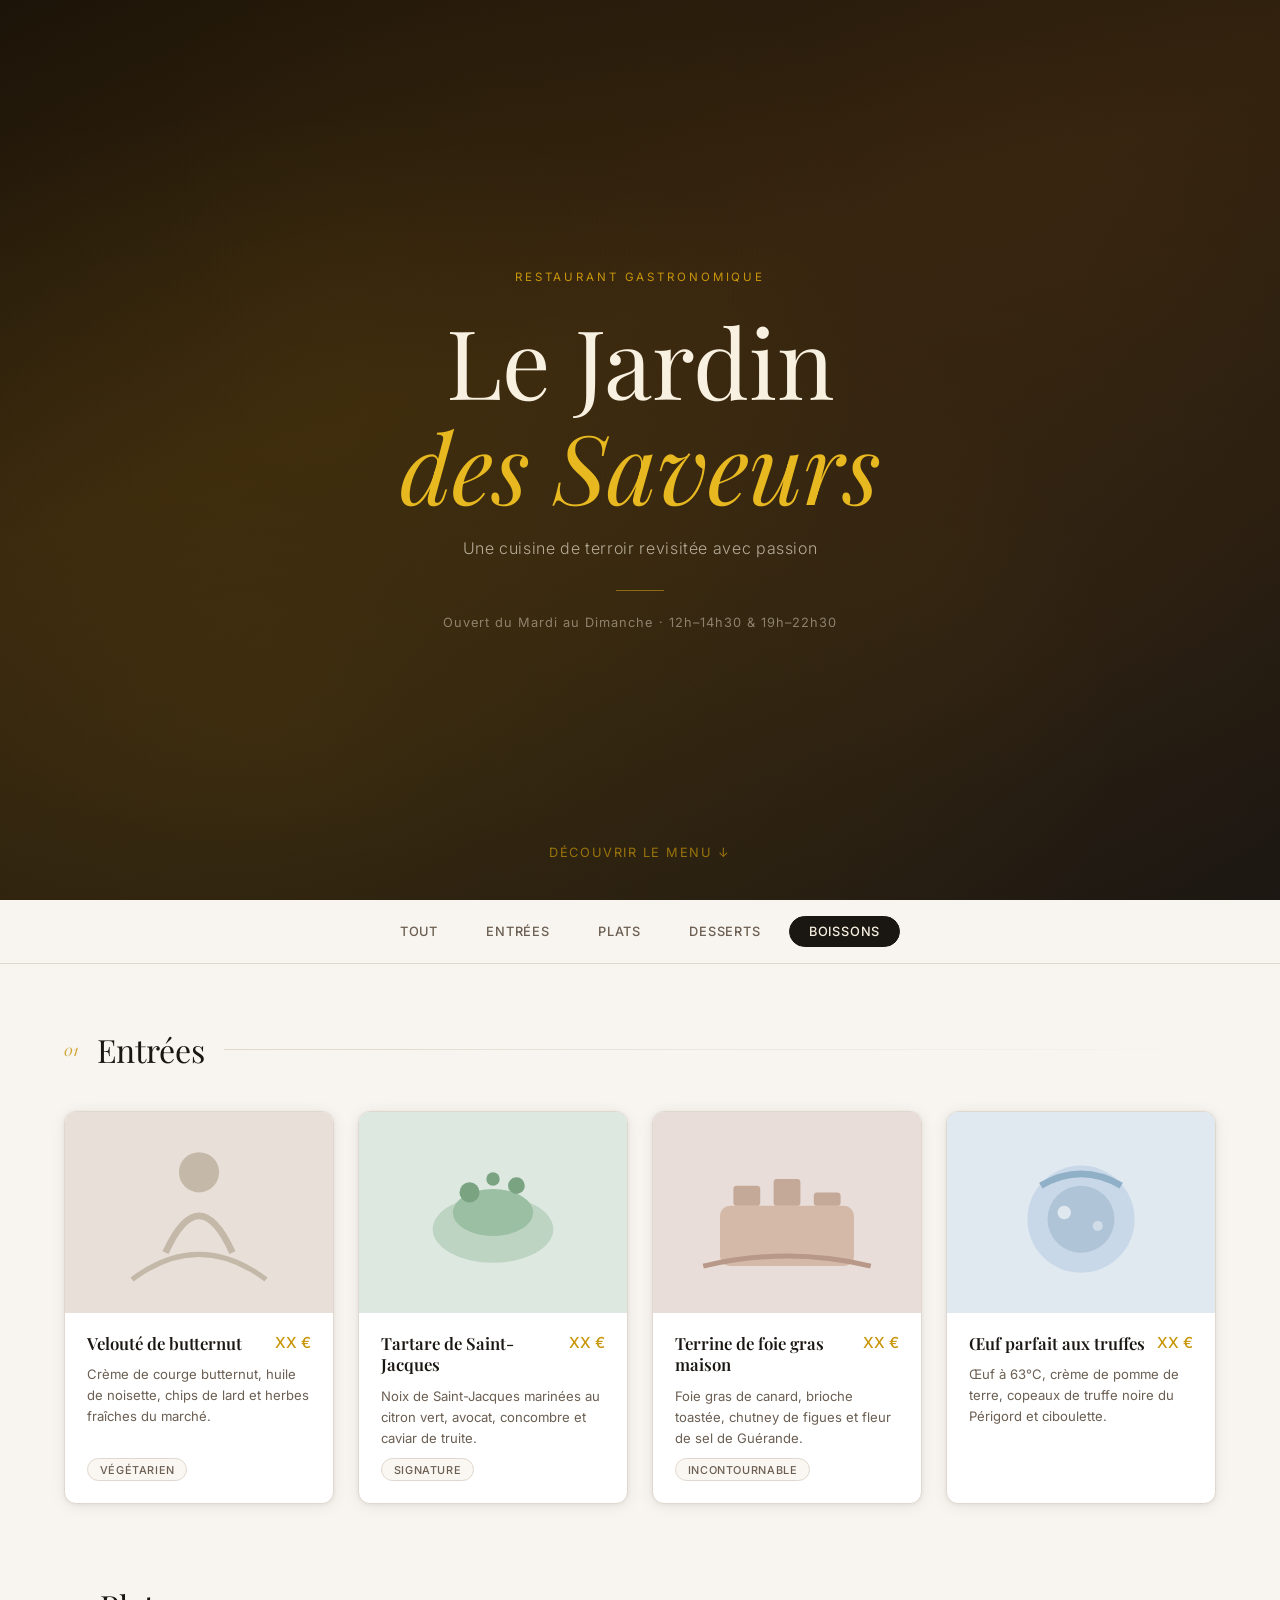
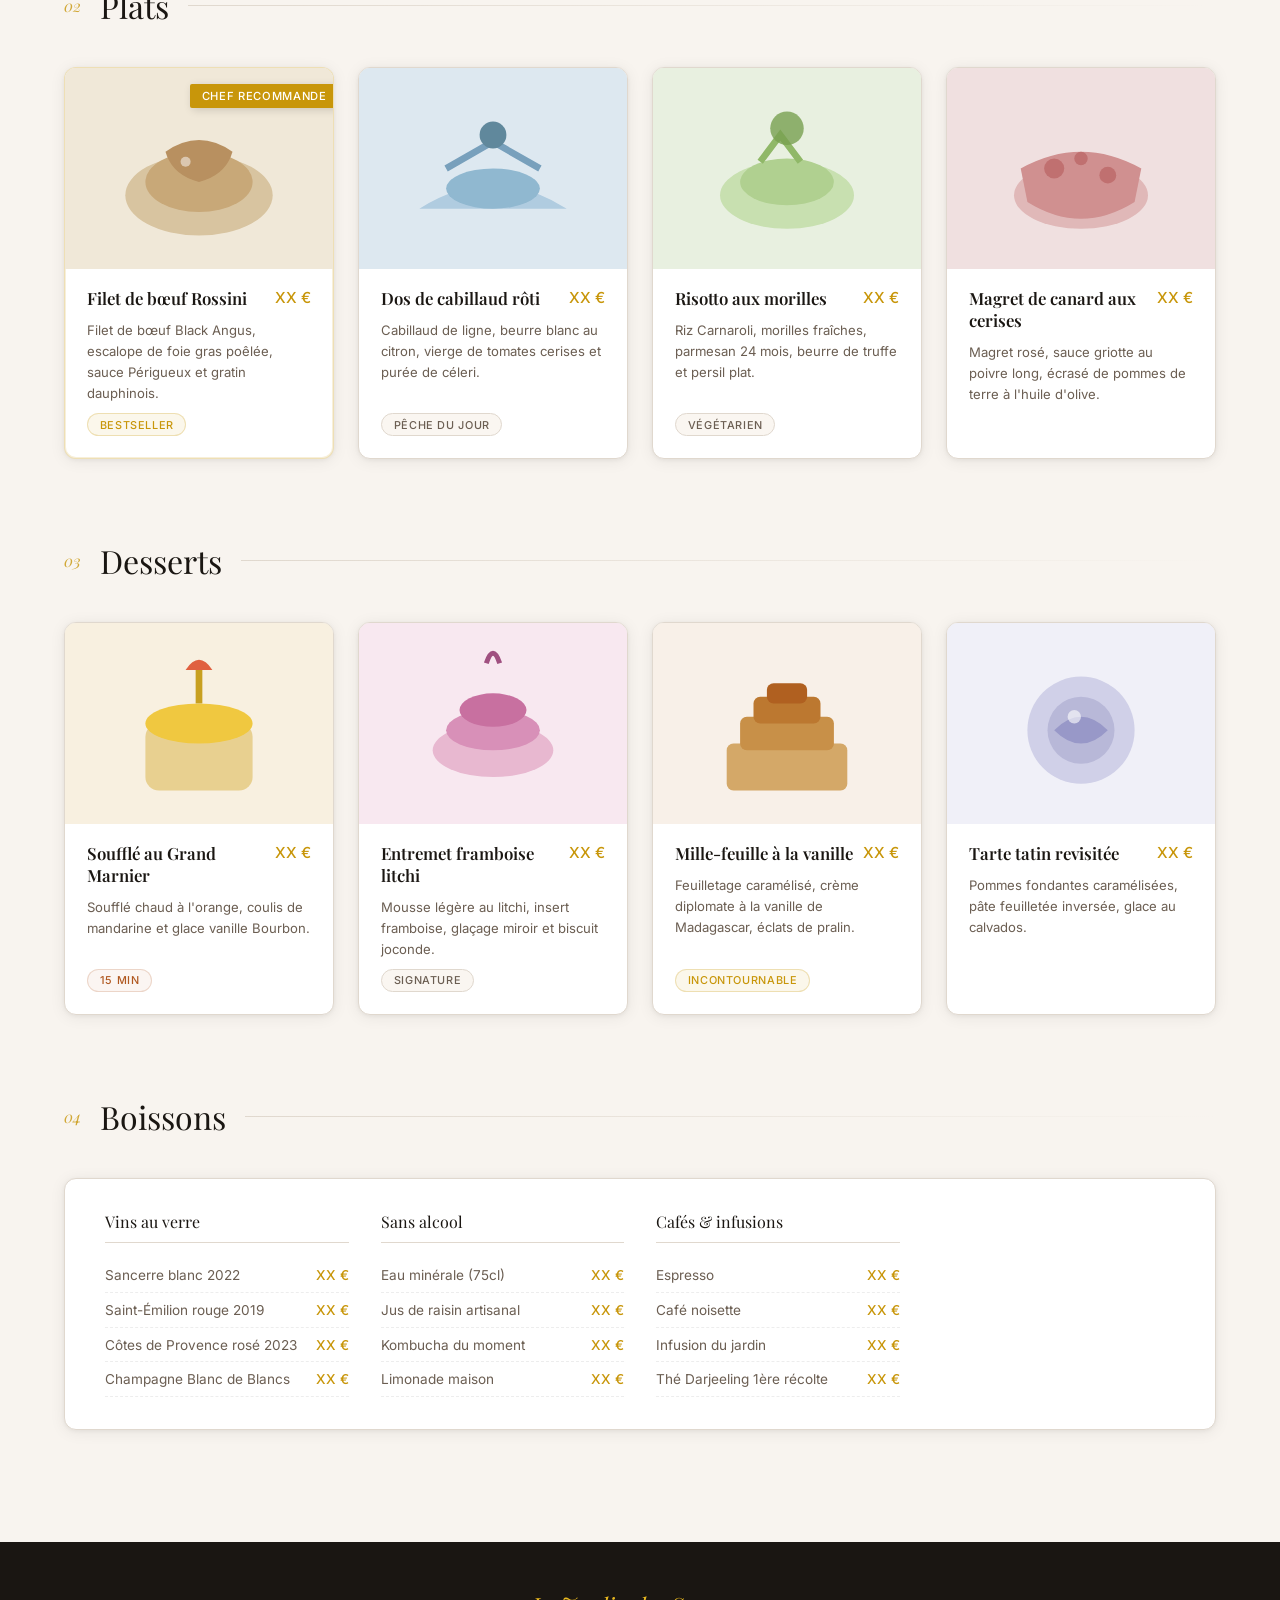
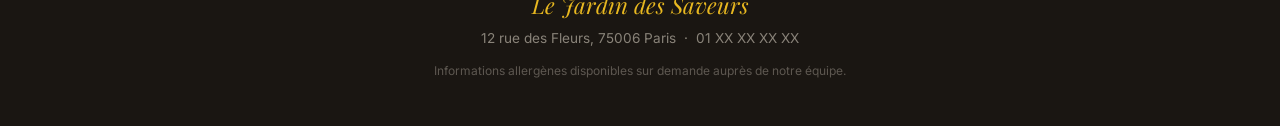
==== menu-digital.html @ 7b88ea1e "Add files via upload" ====
<!DOCTYPE html>
<html lang="fr">
<head>
  <meta charset="UTF-8" />
  <meta name="viewport" content="width=device-width, initial-scale=1.0" />
  <title>Le Jardin des Saveurs — Menu</title>
  <link rel="preconnect" href="https://fonts.googleapis.com" />
  <link rel="preconnect" href="https://fonts.gstatic.com" crossorigin />
  <link href="https://fonts.googleapis.com/css2?family=Playfair+Display:ital,wght@0,400;0,700;1,400&family=Inter:wght@300;400;500&display=swap" rel="stylesheet" />
  <link rel="stylesheet" href="style.css" />
</head>
<body>

  <!-- HERO -->
  <header class="hero">
    <div class="hero-overlay"></div>
    <div class="hero-content">
      <p class="hero-label">Restaurant gastronomique</p>
      <h1 class="hero-title">Le Jardin<br /><em>des Saveurs</em></h1>
      <p class="hero-sub">Une cuisine de terroir revisitée avec passion</p>
      <div class="hero-divider"></div>
      <p class="hero-hours">Ouvert du Mardi au Dimanche · 12h–14h30 &amp; 19h–22h30</p>
    </div>
    <a href="#menu" class="hero-cta">Découvrir le menu ↓</a>
  </header>

  <!-- NAV CATEGORIES -->
  <nav class="cat-nav" id="menu">
    <button class="cat-btn active" data-cat="all">Tout</button>
    <button class="cat-btn" data-cat="entrees">Entrées</button>
    <button class="cat-btn" data-cat="plats">Plats</button>
    <button class="cat-btn" data-cat="desserts">Desserts</button>
    <button class="cat-btn" data-cat="boissons">Boissons</button>
  </nav>

  <!-- MENU SECTIONS -->
  <main class="menu-wrapper">

    <!-- ENTRÉES -->
    <section class="menu-section" data-cat="entrees">
      <div class="section-header">
        <span class="section-tag">01</span>
        <h2 class="section-title">Entrées</h2>
        <div class="section-line"></div>
      </div>
      <div class="cards-grid">

        <article class="card">
          <div class="card-img placeholder">
            <svg viewBox="0 0 80 60" fill="none"><rect width="80" height="60" fill="#e8e0d8"/><path d="M30 42 Q40 20 50 42" stroke="#c4b8a8" stroke-width="2" fill="none"/><circle cx="40" cy="18" r="6" fill="#c4b8a8"/><path d="M20 50 Q40 35 60 50" stroke="#c4b8a8" stroke-width="1.5" fill="none"/></svg>
          </div>
          <div class="card-body">
            <div class="card-top">
              <h3 class="card-name">Velouté de butternut</h3>
              <span class="card-price">XX €</span>
            </div>
            <p class="card-desc">Crème de courge butternut, huile de noisette, chips de lard et herbes fraîches du marché.</p>
            <span class="card-badge">Végétarien</span>
          </div>
        </article>

        <article class="card">
          <div class="card-img placeholder">
            <svg viewBox="0 0 80 60" fill="none"><rect width="80" height="60" fill="#dde8e0"/><ellipse cx="40" cy="35" rx="18" ry="10" fill="#bdd4c2"/><ellipse cx="40" cy="30" rx="12" ry="7" fill="#9bbfa3"/><circle cx="33" cy="24" r="3" fill="#7aa382"/><circle cx="47" cy="22" r="2.5" fill="#7aa382"/><circle cx="40" cy="20" r="2" fill="#7aa382"/></svg>
          </div>
          <div class="card-body">
            <div class="card-top">
              <h3 class="card-name">Tartare de Saint-Jacques</h3>
              <span class="card-price">XX €</span>
            </div>
            <p class="card-desc">Noix de Saint-Jacques marinées au citron vert, avocat, concombre et caviar de truite.</p>
            <span class="card-badge">Signature</span>
          </div>
        </article>

        <article class="card">
          <div class="card-img placeholder">
            <svg viewBox="0 0 80 60" fill="none"><rect width="80" height="60" fill="#e8ddd8"/><rect x="20" y="28" width="40" height="18" rx="3" fill="#d4b8a8"/><rect x="24" y="22" width="8" height="6" rx="1" fill="#c4a898"/><rect x="36" y="20" width="8" height="8" rx="1" fill="#c4a898"/><rect x="48" y="24" width="8" height="4" rx="1" fill="#c4a898"/><path d="M15 46 Q40 40 65 46" stroke="#b89888" stroke-width="1.5" fill="none"/></svg>
          </div>
          <div class="card-body">
            <div class="card-top">
              <h3 class="card-name">Terrine de foie gras maison</h3>
              <span class="card-price">XX €</span>
            </div>
            <p class="card-desc">Foie gras de canard, brioche toastée, chutney de figues et fleur de sel de Guérande.</p>
            <span class="card-badge">Incontournable</span>
          </div>
        </article>

        <article class="card">
          <div class="card-img placeholder">
            <svg viewBox="0 0 80 60" fill="none"><rect width="80" height="60" fill="#e0e8f0"/><circle cx="40" cy="32" r="16" fill="#c8d8e8"/><circle cx="40" cy="32" r="10" fill="#b0c4d8"/><path d="M28 22 Q40 15 52 22" stroke="#90b0c8" stroke-width="2" fill="none"/><circle cx="35" cy="30" r="2" fill="#fff" opacity=".6"/><circle cx="45" cy="34" r="1.5" fill="#fff" opacity=".4"/></svg>
          </div>
          <div class="card-body">
            <div class="card-top">
              <h3 class="card-name">Œuf parfait aux truffes</h3>
              <span class="card-price">XX €</span>
            </div>
            <p class="card-desc">Œuf à 63°C, crème de pomme de terre, copeaux de truffe noire du Périgord et ciboulette.</p>
          </div>
        </article>

      </div>
    </section>

    <!-- PLATS -->
    <section class="menu-section" data-cat="plats">
      <div class="section-header">
        <span class="section-tag">02</span>
        <h2 class="section-title">Plats</h2>
        <div class="section-line"></div>
      </div>
      <div class="cards-grid">

        <article class="card card-featured">
          <div class="card-img placeholder">
            <svg viewBox="0 0 80 60" fill="none"><rect width="80" height="60" fill="#f0e8d8"/><ellipse cx="40" cy="38" rx="22" ry="12" fill="#d8c4a0"/><ellipse cx="40" cy="34" rx="16" ry="9" fill="#c8a878"/><path d="M30 25 Q40 18 50 25 Q48 32 40 34 Q32 32 30 25Z" fill="#b89060"/><circle cx="36" cy="28" r="1.5" fill="#fff" opacity=".5"/></svg>
          </div>
          <div class="card-ribbon">Chef recommande</div>
          <div class="card-body">
            <div class="card-top">
              <h3 class="card-name">Filet de bœuf Rossini</h3>
              <span class="card-price">XX €</span>
            </div>
            <p class="card-desc">Filet de bœuf Black Angus, escalope de foie gras poêlée, sauce Périgueux et gratin dauphinois.</p>
            <span class="card-badge card-badge--gold">Bestseller</span>
          </div>
        </article>

        <article class="card">
          <div class="card-img placeholder">
            <svg viewBox="0 0 80 60" fill="none"><rect width="80" height="60" fill="#dde8f0"/><path d="M18 42 Q40 28 62 42" fill="#b0cce0" stroke="none"/><ellipse cx="40" cy="36" rx="14" ry="6" fill="#90b8d0"/><path d="M26 30 L40 22 L54 30" stroke="#78a0bc" stroke-width="2" fill="none"/><circle cx="40" cy="20" r="4" fill="#60889c"/></svg>
          </div>
          <div class="card-body">
            <div class="card-top">
              <h3 class="card-name">Dos de cabillaud rôti</h3>
              <span class="card-price">XX €</span>
            </div>
            <p class="card-desc">Cabillaud de ligne, beurre blanc au citron, vierge de tomates cerises et purée de céleri.</p>
            <span class="card-badge">Pêche du jour</span>
          </div>
        </article>

        <article class="card">
          <div class="card-img placeholder">
            <svg viewBox="0 0 80 60" fill="none"><rect width="80" height="60" fill="#e8f0e0"/><ellipse cx="40" cy="38" rx="20" ry="10" fill="#c8e0b0"/><ellipse cx="40" cy="34" rx="14" ry="7" fill="#b0d090"/><path d="M32 28 L38 20 L44 28" stroke="#90b868" stroke-width="2" fill="none"/><circle cx="40" cy="18" r="5" fill="#78a050" opacity=".8"/></svg>
          </div>
          <div class="card-body">
            <div class="card-top">
              <h3 class="card-name">Risotto aux morilles</h3>
              <span class="card-price">XX €</span>
            </div>
            <p class="card-desc">Riz Carnaroli, morilles fraîches, parmesan 24 mois, beurre de truffe et persil plat.</p>
            <span class="card-badge">Végétarien</span>
          </div>
        </article>

        <article class="card">
          <div class="card-img placeholder">
            <svg viewBox="0 0 80 60" fill="none"><rect width="80" height="60" fill="#f0e0e0"/><ellipse cx="40" cy="38" rx="20" ry="10" fill="#e0b8b8"/><path d="M22 30 Q40 20 58 30 L56 40 Q40 50 24 40Z" fill="#d09090"/><circle cx="32" cy="30" r="3" fill="#c07070"/><circle cx="48" cy="32" r="2.5" fill="#c07070"/><circle cx="40" cy="27" r="2" fill="#c07070"/></svg>
          </div>
          <div class="card-body">
            <div class="card-top">
              <h3 class="card-name">Magret de canard aux cerises</h3>
              <span class="card-price">XX €</span>
            </div>
            <p class="card-desc">Magret rosé, sauce griotte au poivre long, écrasé de pommes de terre à l'huile d'olive.</p>
          </div>
        </article>

      </div>
    </section>

    <!-- DESSERTS -->
    <section class="menu-section" data-cat="desserts">
      <div class="section-header">
        <span class="section-tag">03</span>
        <h2 class="section-title">Desserts</h2>
        <div class="section-line"></div>
      </div>
      <div class="cards-grid">

        <article class="card">
          <div class="card-img placeholder">
            <svg viewBox="0 0 80 60" fill="none"><rect width="80" height="60" fill="#f8f0e0"/><rect x="24" y="30" width="32" height="20" rx="4" fill="#e8d090"/><ellipse cx="40" cy="30" rx="16" ry="6" fill="#f0c840"/><path d="M40 24 L40 14" stroke="#c8a020" stroke-width="2"/><path d="M36 14 Q40 8 44 14" fill="#e06040" stroke="none"/></svg>
          </div>
          <div class="card-body">
            <div class="card-top">
              <h3 class="card-name">Soufflé au Grand Marnier</h3>
              <span class="card-price">XX €</span>
            </div>
            <p class="card-desc">Soufflé chaud à l'orange, coulis de mandarine et glace vanille Bourbon.</p>
            <span class="card-badge card-badge--warm">15 min</span>
          </div>
        </article>

        <article class="card">
          <div class="card-img placeholder">
            <svg viewBox="0 0 80 60" fill="none"><rect width="80" height="60" fill="#f8e8f0"/><ellipse cx="40" cy="38" rx="18" ry="8" fill="#e8b8d0"/><ellipse cx="40" cy="32" rx="14" ry="6" fill="#d890b8"/><ellipse cx="40" cy="26" rx="10" ry="5" fill="#c870a0"/><path d="M38 12 Q40 6 42 12" stroke="#a05080" stroke-width="1.5" fill="none"/></svg>
          </div>
          <div class="card-body">
            <div class="card-top">
              <h3 class="card-name">Entremet framboise litchi</h3>
              <span class="card-price">XX €</span>
            </div>
            <p class="card-desc">Mousse légère au litchi, insert framboise, glaçage miroir et biscuit joconde.</p>
            <span class="card-badge">Signature</span>
          </div>
        </article>

        <article class="card">
          <div class="card-img placeholder">
            <svg viewBox="0 0 80 60" fill="none"><rect width="80" height="60" fill="#f8f0e8"/><rect x="22" y="36" width="36" height="14" rx="2" fill="#d4a868"/><rect x="26" y="28" width="28" height="10" rx="2" fill="#c89048"/><rect x="30" y="22" width="20" height="8" rx="2" fill="#bc7830"/><rect x="34" y="18" width="12" height="6" rx="2" fill="#b06020"/></svg>
          </div>
          <div class="card-body">
            <div class="card-top">
              <h3 class="card-name">Mille-feuille à la vanille</h3>
              <span class="card-price">XX €</span>
            </div>
            <p class="card-desc">Feuilletage caramélisé, crème diplomate à la vanille de Madagascar, éclats de pralin.</p>
            <span class="card-badge card-badge--gold">Incontournable</span>
          </div>
        </article>

        <article class="card">
          <div class="card-img placeholder">
            <svg viewBox="0 0 80 60" fill="none"><rect width="80" height="60" fill="#f0f0f8"/><circle cx="40" cy="32" r="16" fill="#d0d0e8"/><circle cx="40" cy="32" r="10" fill="#b8b8d8"/><path d="M32 32 Q40 24 48 32 Q40 40 32 32Z" fill="#9898c8"/><circle cx="38" cy="28" r="2" fill="#fff" opacity=".6"/></svg>
          </div>
          <div class="card-body">
            <div class="card-top">
              <h3 class="card-name">Tarte tatin revisitée</h3>
              <span class="card-price">XX €</span>
            </div>
            <p class="card-desc">Pommes fondantes caramélisées, pâte feuilletée inversée, glace au calvados.</p>
          </div>
        </article>

      </div>
    </section>

    <!-- BOISSONS -->
    <section class="menu-section" data-cat="boissons">
      <div class="section-header">
        <span class="section-tag">04</span>
        <h2 class="section-title">Boissons</h2>
        <div class="section-line"></div>
      </div>

      <div class="drinks-grid">
        <div class="drink-col">
          <h4 class="drink-col-title">Vins au verre</h4>
          <div class="drink-item"><span>Sancerre blanc 2022</span><span class="drink-price">XX €</span></div>
          <div class="drink-item"><span>Saint-Émilion rouge 2019</span><span class="drink-price">XX €</span></div>
          <div class="drink-item"><span>Côtes de Provence rosé 2023</span><span class="drink-price">XX €</span></div>
          <div class="drink-item"><span>Champagne Blanc de Blancs</span><span class="drink-price">XX €</span></div>
        </div>
        <div class="drink-col">
          <h4 class="drink-col-title">Sans alcool</h4>
          <div class="drink-item"><span>Eau minérale (75cl)</span><span class="drink-price">XX €</span></div>
          <div class="drink-item"><span>Jus de raisin artisanal</span><span class="drink-price">XX €</span></div>
          <div class="drink-item"><span>Kombucha du moment</span><span class="drink-price">XX €</span></div>
          <div class="drink-item"><span>Limonade maison</span><span class="drink-price">XX €</span></div>
        </div>
        <div class="drink-col">
          <h4 class="drink-col-title">Cafés &amp; infusions</h4>
          <div class="drink-item"><span>Espresso</span><span class="drink-price">XX €</span></div>
          <div class="drink-item"><span>Café noisette</span><span class="drink-price">XX €</span></div>
          <div class="drink-item"><span>Infusion du jardin</span><span class="drink-price">XX €</span></div>
          <div class="drink-item"><span>Thé Darjeeling 1ère récolte</span><span class="drink-price">XX €</span></div>
        </div>
      </div>
    </section>

  </main>

  <!-- FOOTER -->
  <footer class="footer">
    <div class="footer-inner">
      <p class="footer-name">Le Jardin des Saveurs</p>
      <p class="footer-info">12 rue des Fleurs, 75006 Paris &nbsp;·&nbsp; 01 XX XX XX XX</p>
      <p class="footer-allergens">Informations allergènes disponibles sur demande auprès de notre équipe.</p>
    </div>
  </footer>

  <script src="menu.js"></script>
</body>
</html>
---- style.css ----
/* ===== RESET & BASE ===== */
*, *::before, *::after { box-sizing: border-box; margin: 0; padding: 0; }

:root {
  --cream:   #f8f4ef;
  --dark:    #1a1612;
  --gold:    #c8960a;
  --gold-lt: #e8b820;
  --muted:   #6b5e52;
  --border:  #e0d8ce;
  --card-bg: #ffffff;
  --section-bg: #faf6f1;
  --radius:  12px;
  --shadow:  0 2px 16px rgba(0,0,0,.07), 0 1px 4px rgba(0,0,0,.05);
  --font-serif: 'Playfair Display', Georgia, serif;
  --font-sans:  'Inter', system-ui, sans-serif;
}

html { scroll-behavior: smooth; }

body {
  font-family: var(--font-sans);
  background: var(--cream);
  color: var(--dark);
  min-height: 100vh;
}

/* ===== HERO ===== */
.hero {
  position: relative;
  min-height: 100vh;
  display: flex;
  flex-direction: column;
  align-items: center;
  justify-content: center;
  background:
    radial-gradient(ellipse at 20% 80%, rgba(200,150,10,.12) 0%, transparent 60%),
    radial-gradient(ellipse at 80% 20%, rgba(100,60,20,.15) 0%, transparent 60%),
    linear-gradient(160deg, #1a1208 0%, #2e200e 40%, #1a1612 100%);
  overflow: hidden;
  text-align: center;
  padding: 2rem;
}

.hero::before {
  content: '';
  position: absolute;
  inset: 0;
  background-image:
    radial-gradient(circle at 25% 35%, rgba(200,150,10,.06) 0%, transparent 50%),
    radial-gradient(circle at 75% 65%, rgba(150,100,30,.08) 0%, transparent 50%);
}

.hero-content {
  position: relative;
  z-index: 1;
}

.hero-label {
  font-family: var(--font-sans);
  font-size: .72rem;
  font-weight: 400;
  letter-spacing: .25em;
  text-transform: uppercase;
  color: var(--gold);
  margin-bottom: 1.5rem;
}

.hero-title {
  font-family: var(--font-serif);
  font-size: clamp(3rem, 8vw, 6rem);
  font-weight: 400;
  line-height: 1.1;
  color: #f8f0e0;
  margin-bottom: 1.2rem;
}

.hero-title em {
  font-style: italic;
  color: var(--gold-lt);
}

.hero-sub {
  font-size: 1rem;
  font-weight: 300;
  color: rgba(248,240,224,.65);
  letter-spacing: .04em;
  margin-bottom: 2rem;
}

.hero-divider {
  width: 48px;
  height: 1px;
  background: var(--gold);
  margin: 0 auto 1.5rem;
  opacity: .6;
}

.hero-hours {
  font-size: .8rem;
  letter-spacing: .08em;
  color: rgba(248,240,224,.45);
}

.hero-cta {
  position: absolute;
  bottom: 2.5rem;
  left: 50%;
  transform: translateX(-50%);
  font-size: .8rem;
  letter-spacing: .12em;
  text-transform: uppercase;
  color: rgba(200,150,10,.7);
  text-decoration: none;
  transition: color .2s;
  z-index: 1;
}
.hero-cta:hover { color: var(--gold-lt); }

/* ===== CATEGORY NAV ===== */
.cat-nav {
  position: sticky;
  top: 0;
  z-index: 100;
  background: rgba(248,244,239,.95);
  backdrop-filter: blur(10px);
  border-bottom: 1px solid var(--border);
  display: flex;
  justify-content: center;
  gap: .5rem;
  padding: 1rem 1.5rem;
}

.cat-btn {
  font-family: var(--font-sans);
  font-size: .8rem;
  font-weight: 500;
  letter-spacing: .06em;
  text-transform: uppercase;
  color: var(--muted);
  background: transparent;
  border: 1px solid transparent;
  border-radius: 100px;
  padding: .45rem 1.2rem;
  cursor: pointer;
  transition: all .2s;
}
.cat-btn:hover { color: var(--dark); border-color: var(--border); }
.cat-btn.active {
  background: var(--dark);
  color: #f8f0e0;
  border-color: var(--dark);
}

/* ===== MENU WRAPPER ===== */
.menu-wrapper {
  max-width: 1200px;
  margin: 0 auto;
  padding: 4rem 1.5rem 2rem;
  display: flex;
  flex-direction: column;
  gap: 5rem;
}

/* ===== SECTION HEADER ===== */
.menu-section { transition: opacity .3s; }
.menu-section.hidden { display: none; }

.section-header {
  display: flex;
  align-items: center;
  gap: 1.2rem;
  margin-bottom: 2.5rem;
}

.section-tag {
  font-family: var(--font-serif);
  font-style: italic;
  font-size: 1rem;
  color: var(--gold);
  opacity: .8;
  flex-shrink: 0;
}

.section-title {
  font-family: var(--font-serif);
  font-size: 2rem;
  font-weight: 400;
  color: var(--dark);
  flex-shrink: 0;
}

.section-line {
  flex: 1;
  height: 1px;
  background: linear-gradient(to right, var(--border), transparent);
}

/* ===== CARDS GRID ===== */
.cards-grid {
  display: grid;
  grid-template-columns: repeat(auto-fill, minmax(260px, 1fr));
  gap: 1.5rem;
}

/* ===== CARD ===== */
.card {
  background: var(--card-bg);
  border-radius: var(--radius);
  overflow: hidden;
  box-shadow: var(--shadow);
  border: 1px solid var(--border);
  transition: transform .25s, box-shadow .25s;
  position: relative;
  display: flex;
  flex-direction: column;
}
.card:hover {
  transform: translateY(-4px);
  box-shadow: 0 8px 32px rgba(0,0,0,.1), 0 2px 8px rgba(0,0,0,.06);
}

.card-featured {
  border-color: rgba(200,150,10,.3);
  box-shadow: var(--shadow), inset 0 0 0 1px rgba(200,150,10,.15);
}

.card-ribbon {
  position: absolute;
  top: 1rem;
  right: -0.5rem;
  background: var(--gold);
  color: #fff;
  font-size: .7rem;
  font-weight: 500;
  letter-spacing: .06em;
  text-transform: uppercase;
  padding: .3rem .9rem .3rem .7rem;
  border-radius: 2px 0 0 2px;
  box-shadow: 2px 2px 8px rgba(0,0,0,.15);
}
.card-ribbon::after {
  content: '';
  position: absolute;
  right: 0;
  bottom: -6px;
  border: 3px solid transparent;
  border-top-color: #9a7008;
  border-right-color: #9a7008;
}

/* Card image */
.card-img {
  width: 100%;
  aspect-ratio: 4/3;
  overflow: hidden;
  background: #f0ebe4;
}

.card-img.placeholder {
  display: flex;
  align-items: center;
  justify-content: center;
}

.card-img svg {
  width: 100%;
  height: 100%;
  object-fit: cover;
}

/* Card body */
.card-body {
  padding: 1.2rem 1.4rem 1.4rem;
  flex: 1;
  display: flex;
  flex-direction: column;
  gap: .6rem;
}

.card-top {
  display: flex;
  justify-content: space-between;
  align-items: flex-start;
  gap: .5rem;
}

.card-name {
  font-family: var(--font-serif);
  font-size: 1.05rem;
  font-weight: 600;
  line-height: 1.3;
  color: var(--dark);
}

.card-price {
  font-size: .95rem;
  font-weight: 500;
  color: var(--gold);
  white-space: nowrap;
  flex-shrink: 0;
}

.card-desc {
  font-size: .82rem;
  line-height: 1.6;
  color: var(--muted);
  flex: 1;
}

.card-badge {
  align-self: flex-start;
  font-size: .68rem;
  font-weight: 500;
  letter-spacing: .06em;
  text-transform: uppercase;
  color: var(--muted);
  background: var(--section-bg);
  border: 1px solid var(--border);
  border-radius: 100px;
  padding: .2rem .7rem;
}

.card-badge--gold {
  color: var(--gold);
  background: rgba(200,150,10,.08);
  border-color: rgba(200,150,10,.25);
}

.card-badge--warm {
  color: #b05820;
  background: rgba(176,88,32,.06);
  border-color: rgba(176,88,32,.2);
}

/* ===== DRINKS ===== */
.drinks-grid {
  display: grid;
  grid-template-columns: repeat(auto-fill, minmax(220px, 1fr));
  gap: 2rem;
  background: var(--card-bg);
  border: 1px solid var(--border);
  border-radius: var(--radius);
  padding: 2rem 2.5rem;
  box-shadow: var(--shadow);
}

.drink-col-title {
  font-family: var(--font-serif);
  font-size: 1rem;
  font-weight: 400;
  color: var(--dark);
  margin-bottom: 1rem;
  padding-bottom: .6rem;
  border-bottom: 1px solid var(--border);
}

.drink-item {
  display: flex;
  justify-content: space-between;
  align-items: baseline;
  gap: 1rem;
  padding: .55rem 0;
  border-bottom: 1px dashed rgba(0,0,0,.07);
  font-size: .85rem;
  color: var(--muted);
}

.drink-price {
  font-weight: 500;
  color: var(--gold);
  white-space: nowrap;
  flex-shrink: 0;
}

/* ===== FOOTER ===== */
.footer {
  margin-top: 5rem;
  background: var(--dark);
  padding: 3rem 1.5rem;
  text-align: center;
}

.footer-inner {
  max-width: 600px;
  margin: 0 auto;
  display: flex;
  flex-direction: column;
  gap: .6rem;
}

.footer-name {
  font-family: var(--font-serif);
  font-size: 1.4rem;
  font-style: italic;
  color: var(--gold-lt);
}

.footer-info {
  font-size: .85rem;
  color: rgba(248,240,224,.5);
}

.footer-allergens {
  font-size: .75rem;
  color: rgba(248,240,224,.3);
  margin-top: .5rem;
}

/* ===== RESPONSIVE ===== */
@media (max-width: 640px) {
  .hero-title { font-size: 3rem; }
  .cat-nav { gap: .35rem; padding: .75rem 1rem; overflow-x: auto; justify-content: flex-start; }
  .cat-btn { font-size: .72rem; padding: .4rem .9rem; white-space: nowrap; }
  .menu-wrapper { padding: 2.5rem 1rem; gap: 3.5rem; }
  .drinks-grid { padding: 1.5rem; gap: 1.5rem; }
}
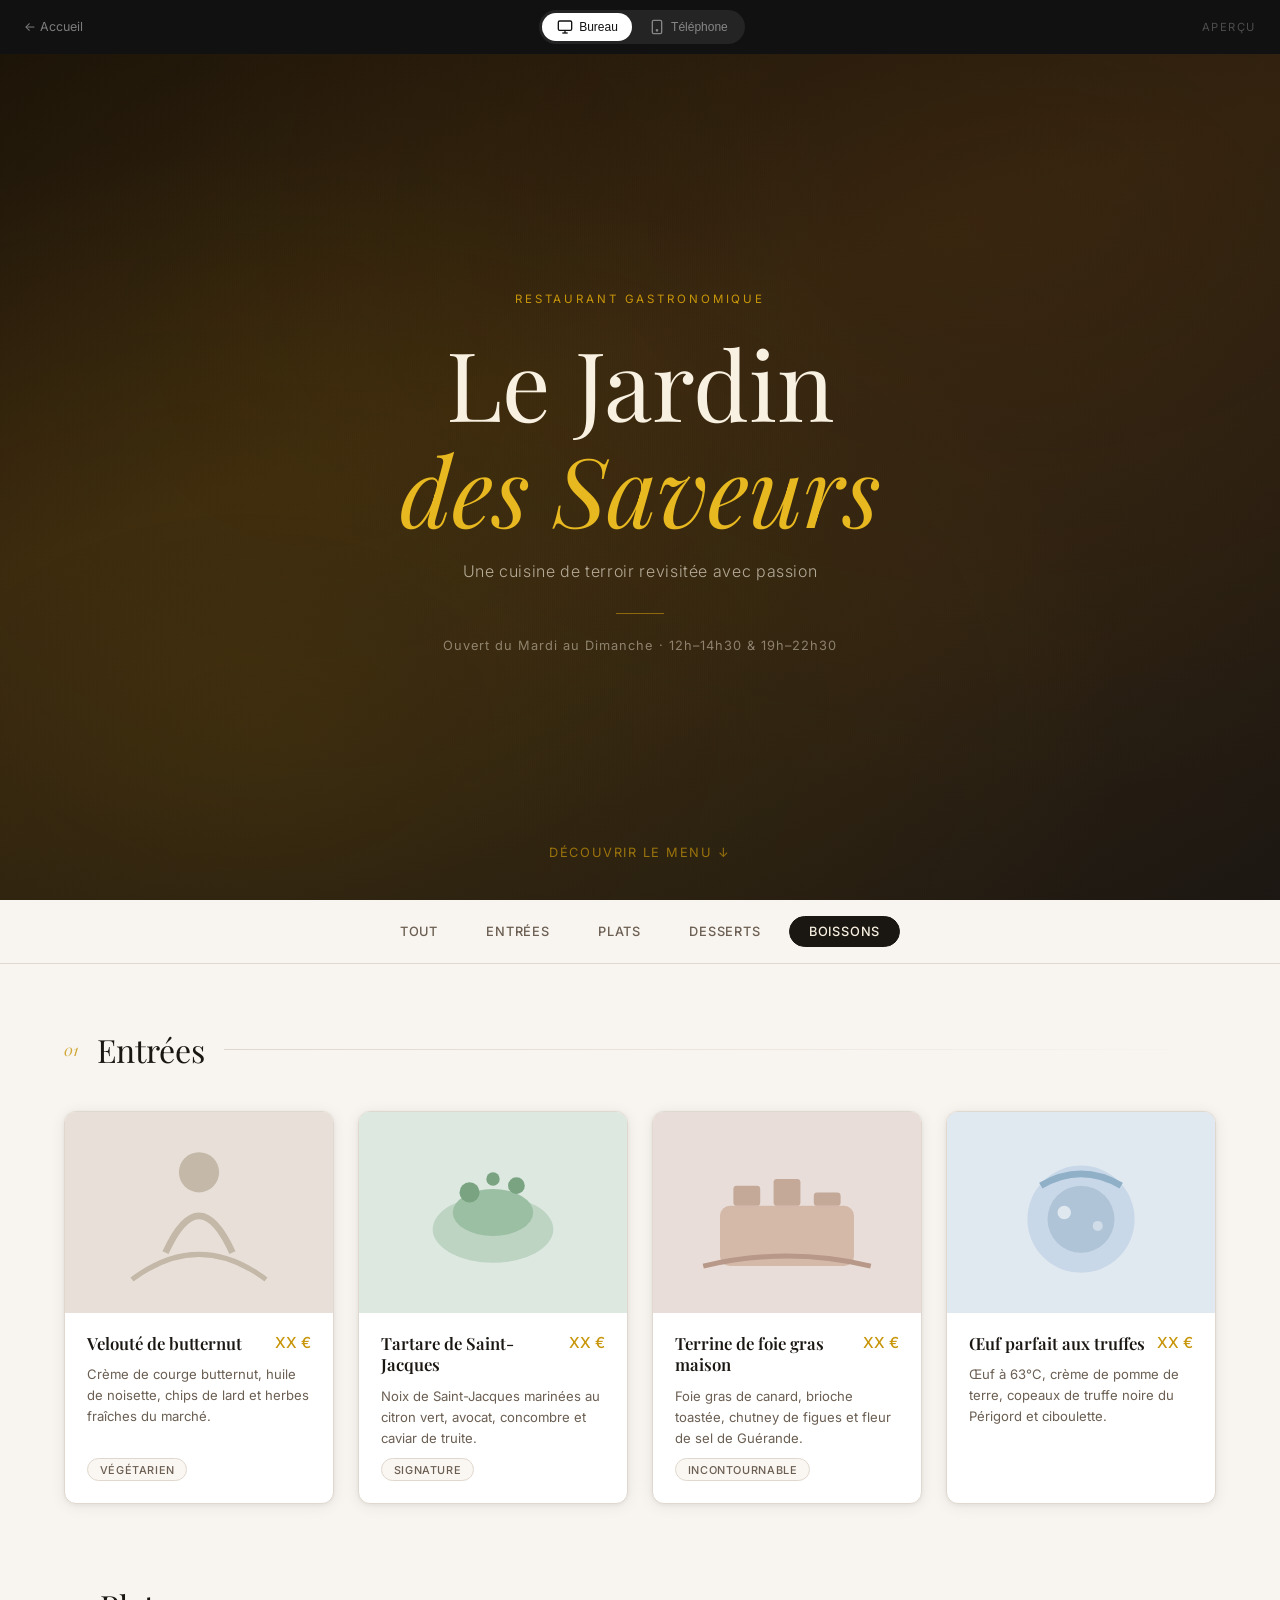
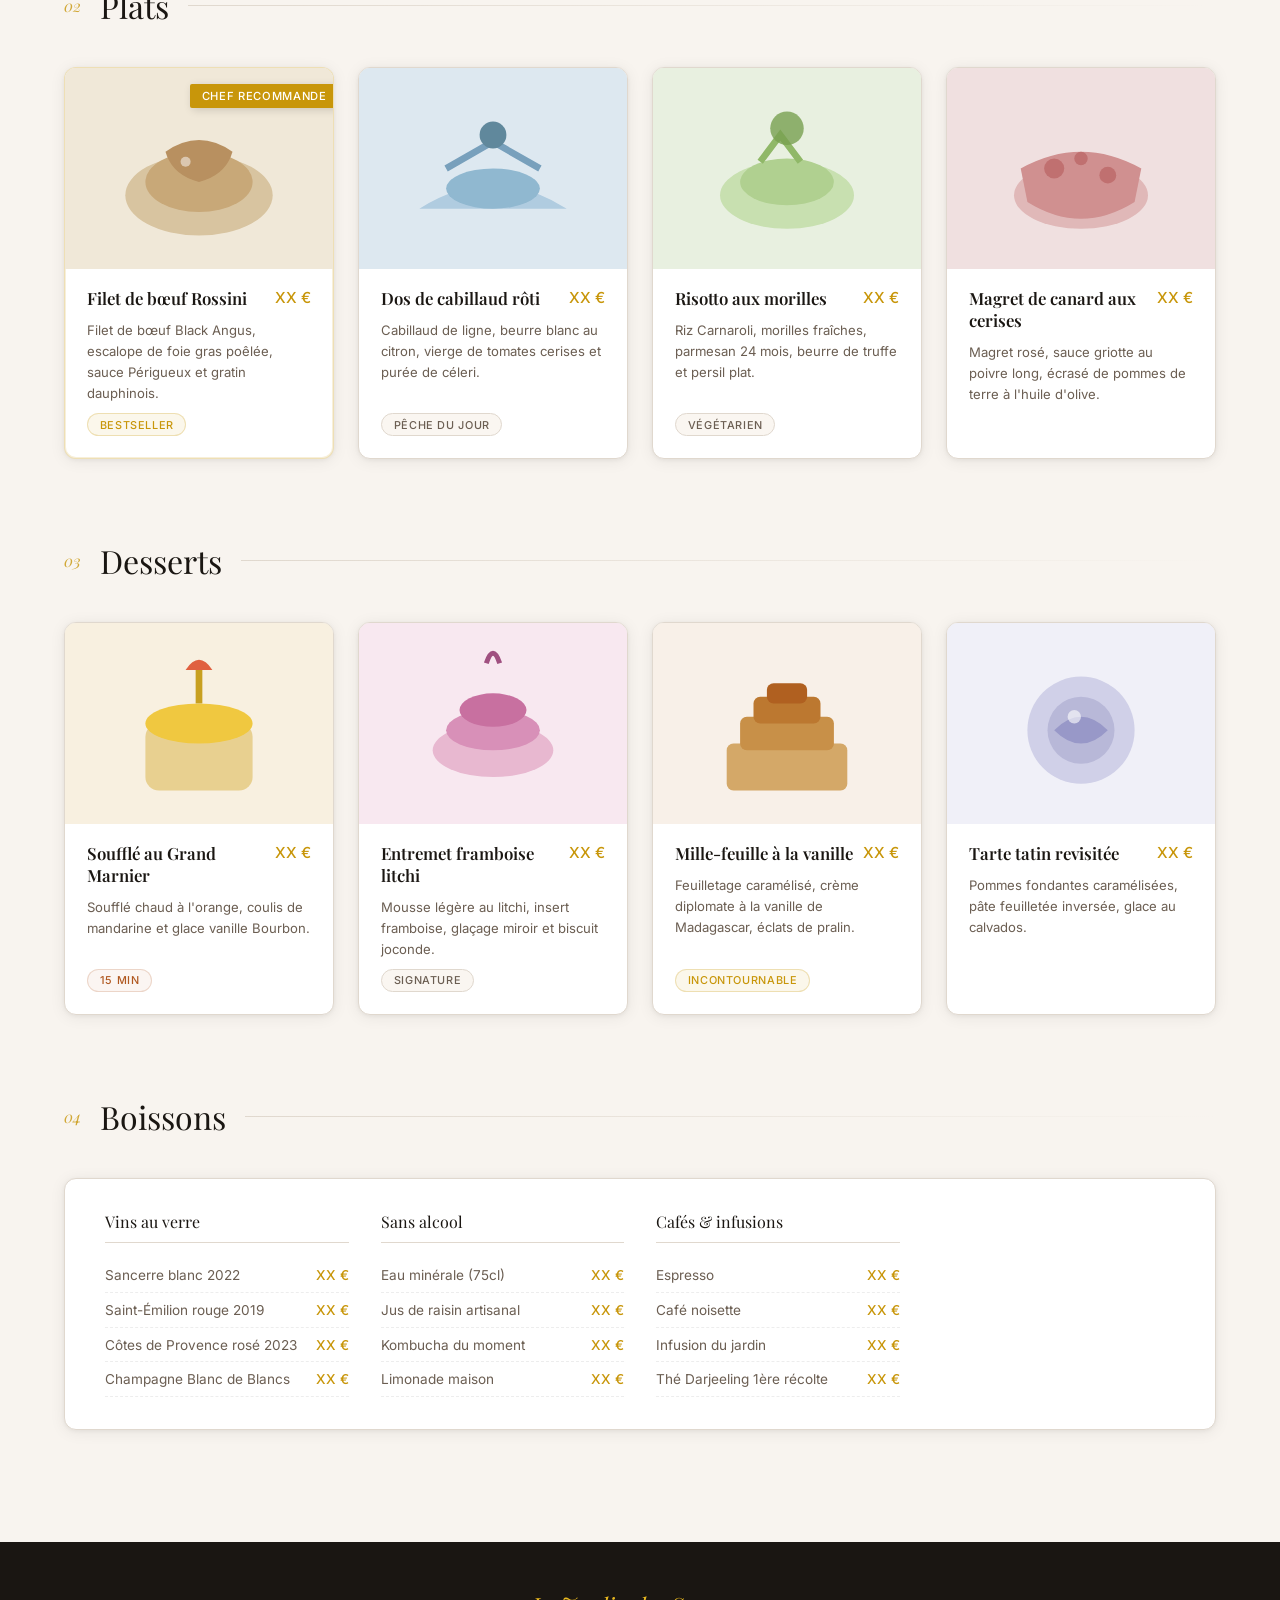
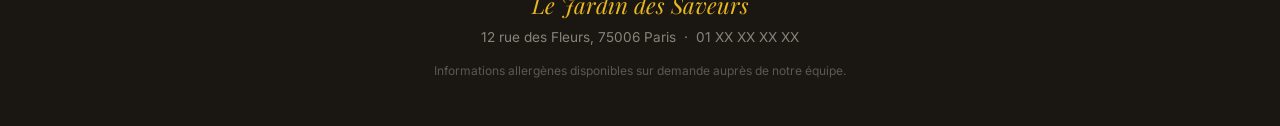
==== commit fcbf5a4f: "Add files via upload" ====
--- a/menu-digital.html
+++ b/menu-digital.html
@@ -10,6 +10,32 @@
   <link rel="stylesheet" href="style.css" />
 </head>
 <body>
+
+  <!-- BARRE DE PRÉVISUALISATION -->
+  <div class="preview-bar">
+    <a href="index.html" class="preview-back">← Accueil</a>
+    <div class="preview-toggle">
+      <button class="toggle-btn active" id="btn-desktop" onclick="setView('desktop')">
+        <svg width="16" height="16" viewBox="0 0 24 24" fill="none" stroke="currentColor" stroke-width="2"><rect x="2" y="3" width="20" height="14" rx="2"/><line x1="8" y1="21" x2="16" y2="21"/><line x1="12" y1="17" x2="12" y2="21"/></svg>
+        Bureau
+      </button>
+      <button class="toggle-btn" id="btn-phone" onclick="setView('phone')">
+        <svg width="16" height="16" viewBox="0 0 24 24" fill="none" stroke="currentColor" stroke-width="2"><rect x="5" y="2" width="14" height="20" rx="2"/><circle cx="12" cy="17" r="1"/></svg>
+        Téléphone
+      </button>
+    </div>
+    <span class="preview-label">Aperçu</span>
+  </div>
+
+  <!-- CONTENEUR MODE TÉLÉPHONE -->
+  <div class="phone-frame-wrapper" id="phone-wrapper">
+    <div class="phone-frame">
+<div class="phone-screen" id="phone-screen">
+        <iframe src="menu-digital.html?embed=1" id="phone-iframe" title="Aperçu téléphone"></iframe>
+      </div>
+      <div class="phone-home-bar"></div>
+    </div>
+  </div>
 
   <!-- HERO -->
   <header class="hero">
@@ -283,5 +309,32 @@
   </footer>
 
   <script src="menu.js"></script>
+  <script>
+    const isEmbed = new URLSearchParams(location.search).has('embed');
+    if (isEmbed) {
+      document.querySelector('.preview-bar').style.display = 'none';
+      document.querySelector('.phone-frame-wrapper').style.display = 'none';
+      document.body.classList.add('embed-mode');
+    }
+
+    function setView(mode) {
+      const wrapper = document.getElementById('phone-wrapper');
+      const btnD = document.getElementById('btn-desktop');
+      const btnP = document.getElementById('btn-phone');
+      const body = document.body;
+
+      if (mode === 'phone') {
+        wrapper.classList.add('active');
+        body.classList.add('phone-mode');
+        btnP.classList.add('active');
+        btnD.classList.remove('active');
+      } else {
+        wrapper.classList.remove('active');
+        body.classList.remove('phone-mode');
+        btnD.classList.add('active');
+        btnP.classList.remove('active');
+      }
+    }
+  </script>
 </body>
 </html>
--- a/style.css
+++ b/style.css
@@ -415,3 +415,119 @@
   .menu-wrapper { padding: 2.5rem 1rem; gap: 3.5rem; }
   .drinks-grid { padding: 1.5rem; gap: 1.5rem; }
 }
+
+/* ===== BARRE PRÉVISUALISATION ===== */
+.preview-bar {
+  position: fixed;
+  top: 0; left: 0; right: 0;
+  z-index: 9999;
+  background: #111;
+  display: flex;
+  align-items: center;
+  justify-content: space-between;
+  padding: .65rem 1.5rem;
+  gap: 1rem;
+}
+
+.preview-back {
+  font-size: .78rem;
+  color: rgba(255,255,255,.45);
+  text-decoration: none;
+  transition: color .2s;
+  white-space: nowrap;
+}
+.preview-back:hover { color: #fff; }
+
+.preview-label {
+  font-size: .7rem;
+  letter-spacing: .14em;
+  text-transform: uppercase;
+  color: rgba(255,255,255,.25);
+  white-space: nowrap;
+}
+
+.preview-toggle {
+  display: flex;
+  background: rgba(255,255,255,.08);
+  border-radius: 100px;
+  padding: 3px;
+  gap: 2px;
+}
+
+.toggle-btn {
+  display: flex;
+  align-items: center;
+  gap: .4rem;
+  font-size: .75rem;
+  font-weight: 500;
+  color: rgba(255,255,255,.45);
+  background: transparent;
+  border: none;
+  border-radius: 100px;
+  padding: .35rem .9rem;
+  cursor: pointer;
+  transition: all .2s;
+  white-space: nowrap;
+}
+.toggle-btn.active {
+  background: #fff;
+  color: #111;
+}
+
+/* Compense la barre de prévisualisation */
+.hero { margin-top: 2.8rem; min-height: calc(100vh - 2.8rem); }
+.cat-nav { top: 2.8rem; }
+
+/* Mode iframe : supprime le décalage */
+body.embed-mode .hero { margin-top: 0; min-height: 100vh; }
+body.embed-mode .cat-nav { top: 0; }
+
+/* ===== MODE TÉLÉPHONE ===== */
+.phone-frame-wrapper {
+  display: none;
+  position: fixed;
+  inset: 0;
+  top: 2.8rem;
+  z-index: 999;
+  background: rgba(10,10,10,.92);
+  backdrop-filter: blur(8px);
+  align-items: center;
+  justify-content: center;
+}
+.phone-frame-wrapper.active { display: flex; }
+
+body.phone-mode > *:not(.preview-bar):not(.phone-frame-wrapper) {
+  visibility: hidden;
+  pointer-events: none;
+}
+
+.phone-frame {
+  width: 390px;
+  height: 700px;
+  display: flex;
+  flex-direction: column;
+  box-shadow: 0 24px 60px rgba(0,0,0,.5);
+  border-radius: 4px;
+  overflow: hidden;
+}
+
+.phone-screen {
+  flex: 1;
+  overflow: hidden;
+}
+
+.phone-screen iframe {
+  width: 100%;
+  height: 100%;
+  border: none;
+  display: block;
+}
+
+.phone-home-bar {
+  display: none;
+  width: 120px;
+  height: 4px;
+  background: rgba(255,255,255,.3);
+  border-radius: 2px;
+  margin: 8px auto 2px;
+}
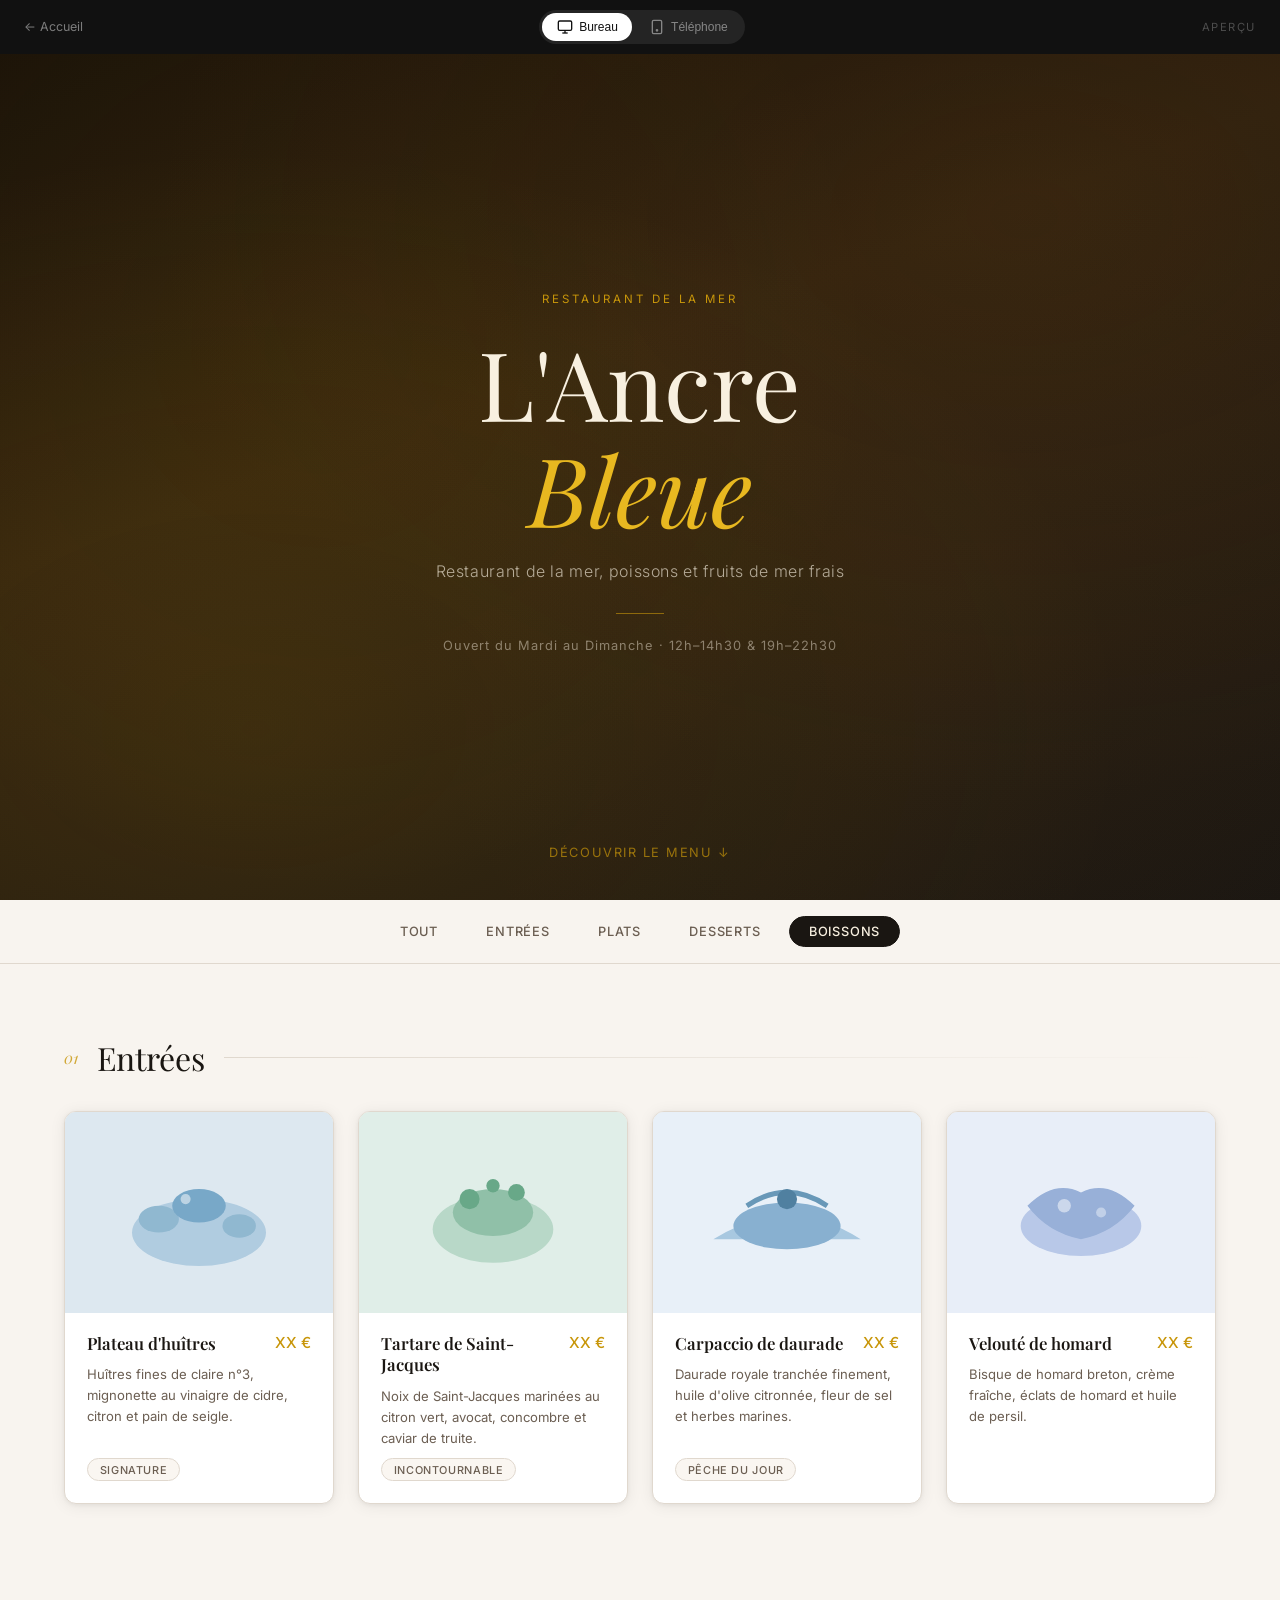
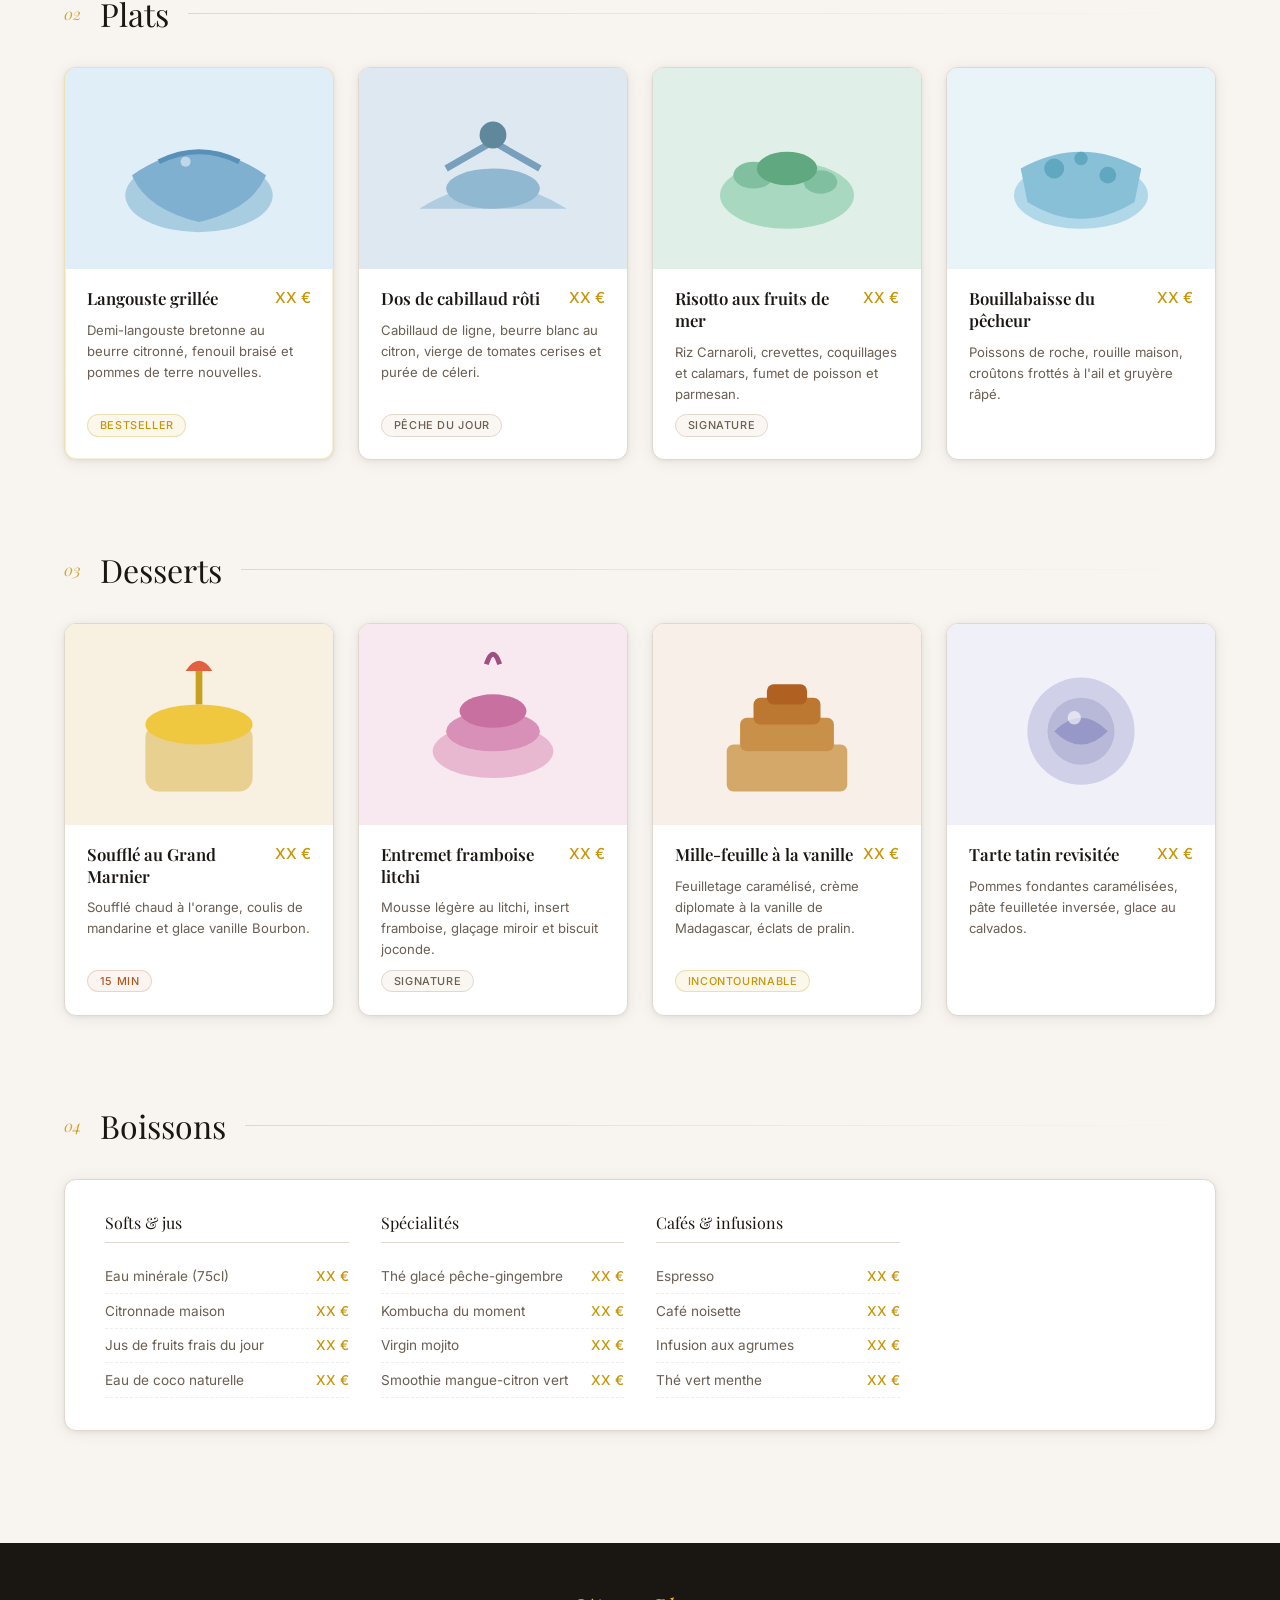
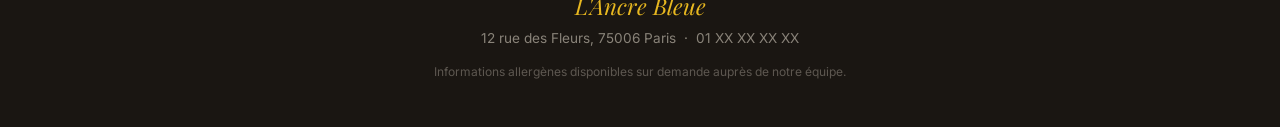
==== commit 1c4aa2f3: "Add files via upload" ====
--- a/menu-digital.html
+++ b/menu-digital.html
@@ -3,7 +3,7 @@
 <head>
   <meta charset="UTF-8" />
   <meta name="viewport" content="width=device-width, initial-scale=1.0" />
-  <title>Le Jardin des Saveurs — Menu</title>
+  <title>L'Ancre Bleue — Menu</title>
   <link rel="preconnect" href="https://fonts.googleapis.com" />
   <link rel="preconnect" href="https://fonts.gstatic.com" crossorigin />
   <link href="https://fonts.googleapis.com/css2?family=Playfair+Display:ital,wght@0,400;0,700;1,400&family=Inter:wght@300;400;500&display=swap" rel="stylesheet" />
@@ -41,9 +41,9 @@
   <header class="hero">
     <div class="hero-overlay"></div>
     <div class="hero-content">
-      <p class="hero-label">Restaurant gastronomique</p>
-      <h1 class="hero-title">Le Jardin<br /><em>des Saveurs</em></h1>
-      <p class="hero-sub">Une cuisine de terroir revisitée avec passion</p>
+      <p class="hero-label">Restaurant de la mer</p>
+      <h1 class="hero-title">L'Ancre<br /><em>Bleue</em></h1>
+      <p class="hero-sub">Restaurant de la mer, poissons et fruits de mer frais</p>
       <div class="hero-divider"></div>
       <p class="hero-hours">Ouvert du Mardi au Dimanche · 12h–14h30 &amp; 19h–22h30</p>
     </div>
@@ -73,21 +73,21 @@
 
         <article class="card">
           <div class="card-img placeholder">
-            <svg viewBox="0 0 80 60" fill="none"><rect width="80" height="60" fill="#e8e0d8"/><path d="M30 42 Q40 20 50 42" stroke="#c4b8a8" stroke-width="2" fill="none"/><circle cx="40" cy="18" r="6" fill="#c4b8a8"/><path d="M20 50 Q40 35 60 50" stroke="#c4b8a8" stroke-width="1.5" fill="none"/></svg>
-          </div>
-          <div class="card-body">
-            <div class="card-top">
-              <h3 class="card-name">Velouté de butternut</h3>
-              <span class="card-price">XX €</span>
-            </div>
-            <p class="card-desc">Crème de courge butternut, huile de noisette, chips de lard et herbes fraîches du marché.</p>
-            <span class="card-badge">Végétarien</span>
-          </div>
-        </article>
-
-        <article class="card">
-          <div class="card-img placeholder">
-            <svg viewBox="0 0 80 60" fill="none"><rect width="80" height="60" fill="#dde8e0"/><ellipse cx="40" cy="35" rx="18" ry="10" fill="#bdd4c2"/><ellipse cx="40" cy="30" rx="12" ry="7" fill="#9bbfa3"/><circle cx="33" cy="24" r="3" fill="#7aa382"/><circle cx="47" cy="22" r="2.5" fill="#7aa382"/><circle cx="40" cy="20" r="2" fill="#7aa382"/></svg>
+            <svg viewBox="0 0 80 60" fill="none"><rect width="80" height="60" fill="#dde8f0"/><ellipse cx="40" cy="36" rx="20" ry="10" fill="#b0cce0"/><ellipse cx="28" cy="32" rx="6" ry="4" fill="#90b8d0"/><ellipse cx="52" cy="34" rx="5" ry="3.5" fill="#90b8d0"/><ellipse cx="40" cy="28" rx="8" ry="5" fill="#78a8c8"/><circle cx="36" cy="26" r="1.5" fill="#fff" opacity=".5"/></svg>
+          </div>
+          <div class="card-body">
+            <div class="card-top">
+              <h3 class="card-name">Plateau d'huîtres</h3>
+              <span class="card-price">XX €</span>
+            </div>
+            <p class="card-desc">Huîtres fines de claire n°3, mignonette au vinaigre de cidre, citron et pain de seigle.</p>
+            <span class="card-badge">Signature</span>
+          </div>
+        </article>
+
+        <article class="card">
+          <div class="card-img placeholder">
+            <svg viewBox="0 0 80 60" fill="none"><rect width="80" height="60" fill="#e0eee8"/><ellipse cx="40" cy="35" rx="18" ry="10" fill="#b8d8c8"/><ellipse cx="40" cy="30" rx="12" ry="7" fill="#90c0a8"/><circle cx="33" cy="26" r="3" fill="#68a888"/><circle cx="47" cy="24" r="2.5" fill="#68a888"/><circle cx="40" cy="22" r="2" fill="#68a888"/></svg>
           </div>
           <div class="card-body">
             <div class="card-top">
@@ -95,34 +95,34 @@
               <span class="card-price">XX €</span>
             </div>
             <p class="card-desc">Noix de Saint-Jacques marinées au citron vert, avocat, concombre et caviar de truite.</p>
-            <span class="card-badge">Signature</span>
-          </div>
-        </article>
-
-        <article class="card">
-          <div class="card-img placeholder">
-            <svg viewBox="0 0 80 60" fill="none"><rect width="80" height="60" fill="#e8ddd8"/><rect x="20" y="28" width="40" height="18" rx="3" fill="#d4b8a8"/><rect x="24" y="22" width="8" height="6" rx="1" fill="#c4a898"/><rect x="36" y="20" width="8" height="8" rx="1" fill="#c4a898"/><rect x="48" y="24" width="8" height="4" rx="1" fill="#c4a898"/><path d="M15 46 Q40 40 65 46" stroke="#b89888" stroke-width="1.5" fill="none"/></svg>
-          </div>
-          <div class="card-body">
-            <div class="card-top">
-              <h3 class="card-name">Terrine de foie gras maison</h3>
-              <span class="card-price">XX €</span>
-            </div>
-            <p class="card-desc">Foie gras de canard, brioche toastée, chutney de figues et fleur de sel de Guérande.</p>
             <span class="card-badge">Incontournable</span>
           </div>
         </article>
 
         <article class="card">
           <div class="card-img placeholder">
-            <svg viewBox="0 0 80 60" fill="none"><rect width="80" height="60" fill="#e0e8f0"/><circle cx="40" cy="32" r="16" fill="#c8d8e8"/><circle cx="40" cy="32" r="10" fill="#b0c4d8"/><path d="M28 22 Q40 15 52 22" stroke="#90b0c8" stroke-width="2" fill="none"/><circle cx="35" cy="30" r="2" fill="#fff" opacity=".6"/><circle cx="45" cy="34" r="1.5" fill="#fff" opacity=".4"/></svg>
-          </div>
-          <div class="card-body">
-            <div class="card-top">
-              <h3 class="card-name">Œuf parfait aux truffes</h3>
-              <span class="card-price">XX €</span>
-            </div>
-            <p class="card-desc">Œuf à 63°C, crème de pomme de terre, copeaux de truffe noire du Périgord et ciboulette.</p>
+            <svg viewBox="0 0 80 60" fill="none"><rect width="80" height="60" fill="#e8f0f8"/><path d="M18 38 Q40 24 62 38" fill="#a8c8e0" stroke="none"/><ellipse cx="40" cy="34" rx="16" ry="7" fill="#88b0d0"/><path d="M28 28 Q40 20 52 28" stroke="#6898b8" stroke-width="1.5" fill="none"/><circle cx="40" cy="26" r="3" fill="#5080a0"/></svg>
+          </div>
+          <div class="card-body">
+            <div class="card-top">
+              <h3 class="card-name">Carpaccio de daurade</h3>
+              <span class="card-price">XX €</span>
+            </div>
+            <p class="card-desc">Daurade royale tranchée finement, huile d'olive citronnée, fleur de sel et herbes marines.</p>
+            <span class="card-badge">Pêche du jour</span>
+          </div>
+        </article>
+
+        <article class="card">
+          <div class="card-img placeholder">
+            <svg viewBox="0 0 80 60" fill="none"><rect width="80" height="60" fill="#e8eef8"/><ellipse cx="40" cy="34" rx="18" ry="9" fill="#b8c8e8"/><path d="M24 28 Q32 20 40 24 Q48 20 56 28 Q50 36 40 38 Q30 36 24 28Z" fill="#98b0d8"/><circle cx="35" cy="28" r="2" fill="#fff" opacity=".5"/><circle cx="46" cy="30" r="1.5" fill="#fff" opacity=".4"/></svg>
+          </div>
+          <div class="card-body">
+            <div class="card-top">
+              <h3 class="card-name">Velouté de homard</h3>
+              <span class="card-price">XX €</span>
+            </div>
+            <p class="card-desc">Bisque de homard breton, crème fraîche, éclats de homard et huile de persil.</p>
           </div>
         </article>
 
@@ -140,15 +140,14 @@
 
         <article class="card card-featured">
           <div class="card-img placeholder">
-            <svg viewBox="0 0 80 60" fill="none"><rect width="80" height="60" fill="#f0e8d8"/><ellipse cx="40" cy="38" rx="22" ry="12" fill="#d8c4a0"/><ellipse cx="40" cy="34" rx="16" ry="9" fill="#c8a878"/><path d="M30 25 Q40 18 50 25 Q48 32 40 34 Q32 32 30 25Z" fill="#b89060"/><circle cx="36" cy="28" r="1.5" fill="#fff" opacity=".5"/></svg>
-          </div>
-          <div class="card-ribbon">Chef recommande</div>
-          <div class="card-body">
-            <div class="card-top">
-              <h3 class="card-name">Filet de bœuf Rossini</h3>
-              <span class="card-price">XX €</span>
-            </div>
-            <p class="card-desc">Filet de bœuf Black Angus, escalope de foie gras poêlée, sauce Périgueux et gratin dauphinois.</p>
+            <svg viewBox="0 0 80 60" fill="none"><rect width="80" height="60" fill="#e0eef8"/><ellipse cx="40" cy="38" rx="22" ry="11" fill="#a8cce0"/><path d="M20 32 Q40 18 60 32 Q56 42 40 46 Q24 42 20 32Z" fill="#80b0d0"/><path d="M28 28 Q40 22 52 28" stroke="#5890b8" stroke-width="1.5" fill="none"/><circle cx="36" cy="28" r="1.5" fill="#fff" opacity=".5"/></svg>
+          </div>
+          <div class="card-body">
+            <div class="card-top">
+              <h3 class="card-name">Langouste grillée</h3>
+              <span class="card-price">XX €</span>
+            </div>
+            <p class="card-desc">Demi-langouste bretonne au beurre citronné, fenouil braisé et pommes de terre nouvelles.</p>
             <span class="card-badge card-badge--gold">Bestseller</span>
           </div>
         </article>
@@ -169,28 +168,28 @@
 
         <article class="card">
           <div class="card-img placeholder">
-            <svg viewBox="0 0 80 60" fill="none"><rect width="80" height="60" fill="#e8f0e0"/><ellipse cx="40" cy="38" rx="20" ry="10" fill="#c8e0b0"/><ellipse cx="40" cy="34" rx="14" ry="7" fill="#b0d090"/><path d="M32 28 L38 20 L44 28" stroke="#90b868" stroke-width="2" fill="none"/><circle cx="40" cy="18" r="5" fill="#78a050" opacity=".8"/></svg>
-          </div>
-          <div class="card-body">
-            <div class="card-top">
-              <h3 class="card-name">Risotto aux morilles</h3>
-              <span class="card-price">XX €</span>
-            </div>
-            <p class="card-desc">Riz Carnaroli, morilles fraîches, parmesan 24 mois, beurre de truffe et persil plat.</p>
-            <span class="card-badge">Végétarien</span>
-          </div>
-        </article>
-
-        <article class="card">
-          <div class="card-img placeholder">
-            <svg viewBox="0 0 80 60" fill="none"><rect width="80" height="60" fill="#f0e0e0"/><ellipse cx="40" cy="38" rx="20" ry="10" fill="#e0b8b8"/><path d="M22 30 Q40 20 58 30 L56 40 Q40 50 24 40Z" fill="#d09090"/><circle cx="32" cy="30" r="3" fill="#c07070"/><circle cx="48" cy="32" r="2.5" fill="#c07070"/><circle cx="40" cy="27" r="2" fill="#c07070"/></svg>
-          </div>
-          <div class="card-body">
-            <div class="card-top">
-              <h3 class="card-name">Magret de canard aux cerises</h3>
-              <span class="card-price">XX €</span>
-            </div>
-            <p class="card-desc">Magret rosé, sauce griotte au poivre long, écrasé de pommes de terre à l'huile d'olive.</p>
+            <svg viewBox="0 0 80 60" fill="none"><rect width="80" height="60" fill="#e0f0e8"/><ellipse cx="40" cy="38" rx="20" ry="10" fill="#a8d8c0"/><ellipse cx="30" cy="32" rx="6" ry="4" fill="#80c0a0"/><ellipse cx="50" cy="34" rx="5" ry="3.5" fill="#80c0a0"/><ellipse cx="40" cy="30" rx="9" ry="5" fill="#60a880"/></svg>
+          </div>
+          <div class="card-body">
+            <div class="card-top">
+              <h3 class="card-name">Risotto aux fruits de mer</h3>
+              <span class="card-price">XX €</span>
+            </div>
+            <p class="card-desc">Riz Carnaroli, crevettes, coquillages et calamars, fumet de poisson et parmesan.</p>
+            <span class="card-badge">Signature</span>
+          </div>
+        </article>
+
+        <article class="card">
+          <div class="card-img placeholder">
+            <svg viewBox="0 0 80 60" fill="none"><rect width="80" height="60" fill="#e8f4f8"/><ellipse cx="40" cy="38" rx="20" ry="10" fill="#b0d8e8"/><path d="M22 30 Q40 20 58 30 L56 40 Q40 50 24 40Z" fill="#88c0d8"/><circle cx="32" cy="30" r="3" fill="#60a8c0"/><circle cx="48" cy="32" r="2.5" fill="#60a8c0"/><circle cx="40" cy="27" r="2" fill="#60a8c0"/></svg>
+          </div>
+          <div class="card-body">
+            <div class="card-top">
+              <h3 class="card-name">Bouillabaisse du pêcheur</h3>
+              <span class="card-price">XX €</span>
+            </div>
+            <p class="card-desc">Poissons de roche, rouille maison, croûtons frottés à l'ail et gruyère râpé.</p>
           </div>
         </article>
 
@@ -274,25 +273,25 @@
 
       <div class="drinks-grid">
         <div class="drink-col">
-          <h4 class="drink-col-title">Vins au verre</h4>
-          <div class="drink-item"><span>Sancerre blanc 2022</span><span class="drink-price">XX €</span></div>
-          <div class="drink-item"><span>Saint-Émilion rouge 2019</span><span class="drink-price">XX €</span></div>
-          <div class="drink-item"><span>Côtes de Provence rosé 2023</span><span class="drink-price">XX €</span></div>
-          <div class="drink-item"><span>Champagne Blanc de Blancs</span><span class="drink-price">XX €</span></div>
+          <h4 class="drink-col-title">Softs &amp; jus</h4>
+          <div class="drink-item"><span>Eau minérale (75cl)</span><span class="drink-price">XX €</span></div>
+          <div class="drink-item"><span>Citronnade maison</span><span class="drink-price">XX €</span></div>
+          <div class="drink-item"><span>Jus de fruits frais du jour</span><span class="drink-price">XX €</span></div>
+          <div class="drink-item"><span>Eau de coco naturelle</span><span class="drink-price">XX €</span></div>
         </div>
         <div class="drink-col">
-          <h4 class="drink-col-title">Sans alcool</h4>
-          <div class="drink-item"><span>Eau minérale (75cl)</span><span class="drink-price">XX €</span></div>
-          <div class="drink-item"><span>Jus de raisin artisanal</span><span class="drink-price">XX €</span></div>
+          <h4 class="drink-col-title">Spécialités</h4>
+          <div class="drink-item"><span>Thé glacé pêche-gingembre</span><span class="drink-price">XX €</span></div>
           <div class="drink-item"><span>Kombucha du moment</span><span class="drink-price">XX €</span></div>
-          <div class="drink-item"><span>Limonade maison</span><span class="drink-price">XX €</span></div>
+          <div class="drink-item"><span>Virgin mojito</span><span class="drink-price">XX €</span></div>
+          <div class="drink-item"><span>Smoothie mangue-citron vert</span><span class="drink-price">XX €</span></div>
         </div>
         <div class="drink-col">
           <h4 class="drink-col-title">Cafés &amp; infusions</h4>
           <div class="drink-item"><span>Espresso</span><span class="drink-price">XX €</span></div>
           <div class="drink-item"><span>Café noisette</span><span class="drink-price">XX €</span></div>
-          <div class="drink-item"><span>Infusion du jardin</span><span class="drink-price">XX €</span></div>
-          <div class="drink-item"><span>Thé Darjeeling 1ère récolte</span><span class="drink-price">XX €</span></div>
+          <div class="drink-item"><span>Infusion aux agrumes</span><span class="drink-price">XX €</span></div>
+          <div class="drink-item"><span>Thé vert menthe</span><span class="drink-price">XX €</span></div>
         </div>
       </div>
     </section>
@@ -302,7 +301,7 @@
   <!-- FOOTER -->
   <footer class="footer">
     <div class="footer-inner">
-      <p class="footer-name">Le Jardin des Saveurs</p>
+      <p class="footer-name">L'Ancre Bleue</p>
       <p class="footer-info">12 rue des Fleurs, 75006 Paris &nbsp;·&nbsp; 01 XX XX XX XX</p>
       <p class="footer-allergens">Informations allergènes disponibles sur demande auprès de notre équipe.</p>
     </div>
--- a/style.css
+++ b/style.css
@@ -170,7 +170,18 @@
   display: flex;
   align-items: center;
   gap: 1.2rem;
-  margin-bottom: 2.5rem;
+  margin-bottom: 1.5rem;
+  position: sticky;
+  top: calc(2.8rem + 4rem);
+  background: var(--cream);
+  z-index: 50;
+  margin-left: -1.5rem;
+  margin-right: -1.5rem;
+  padding: .5rem 1.5rem;
+}
+
+body.embed-mode .section-header {
+  top: 3.2rem;
 }
 
 .section-tag {
